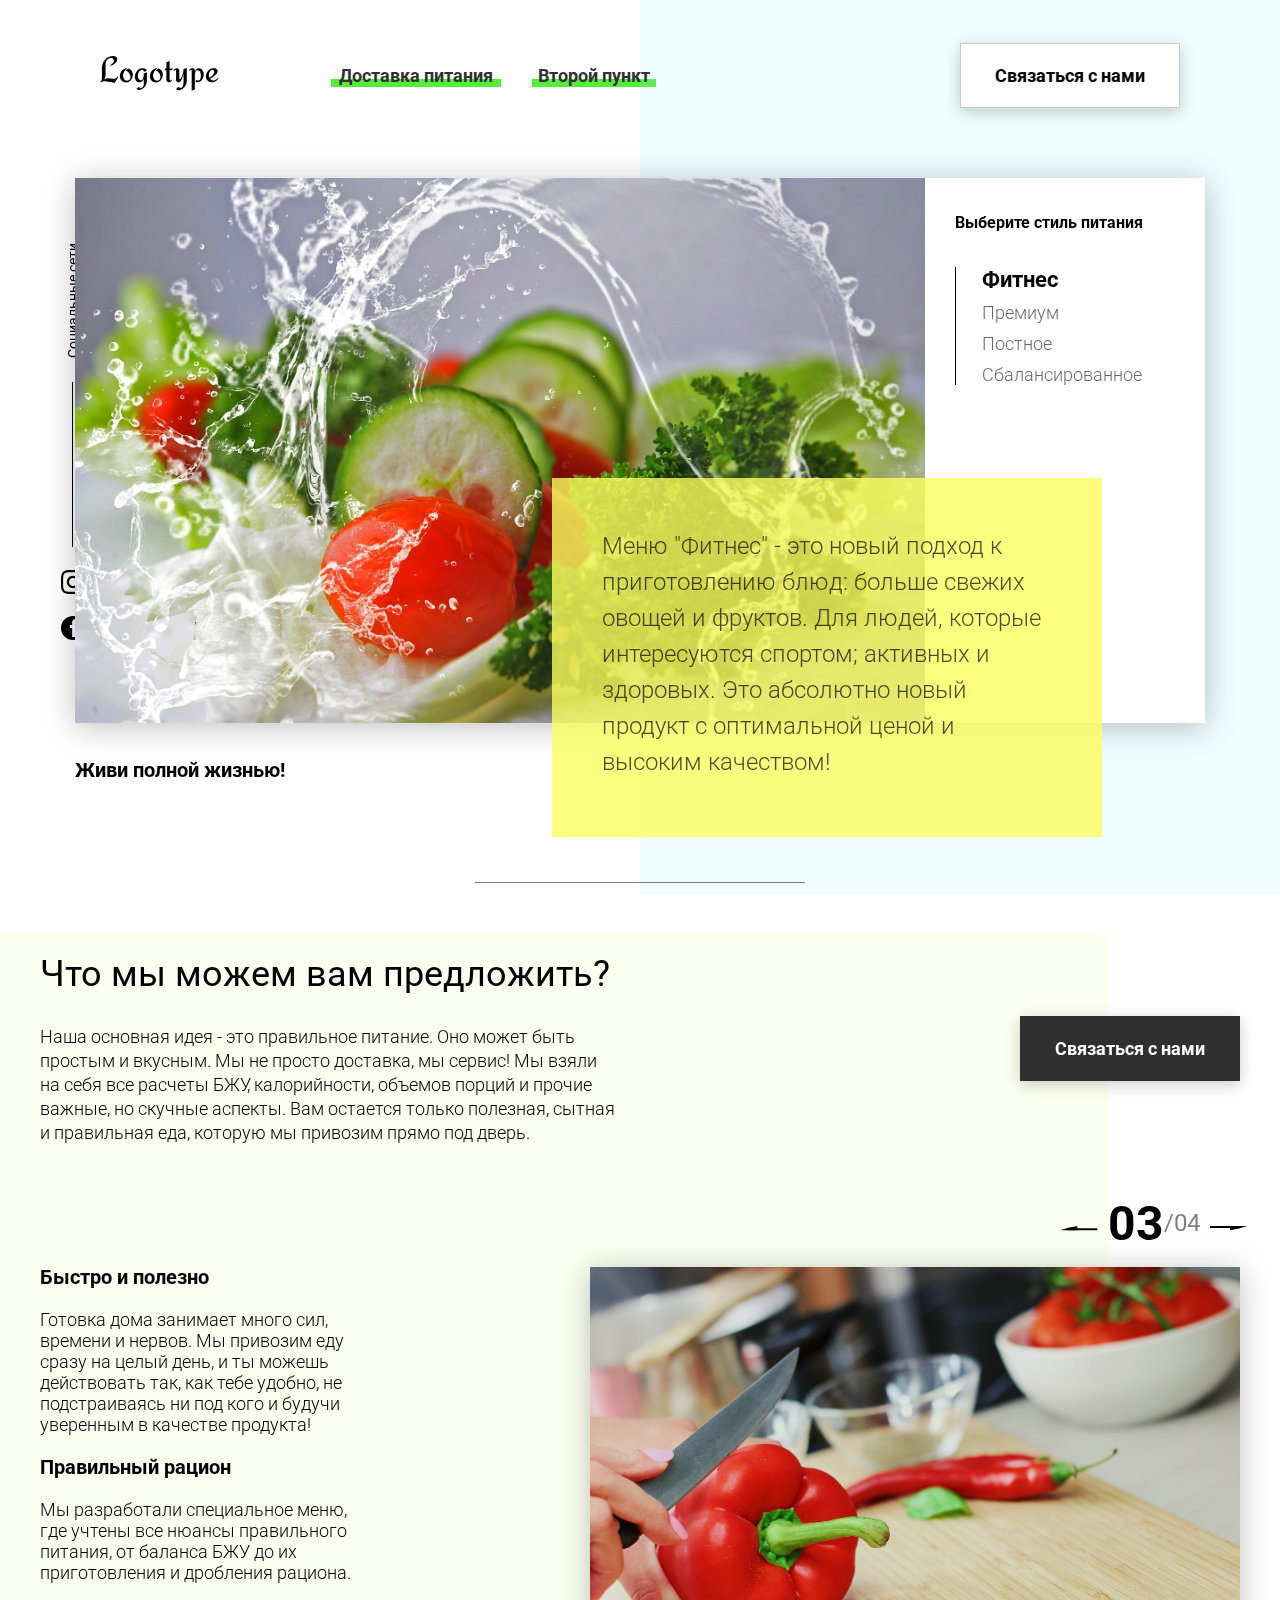
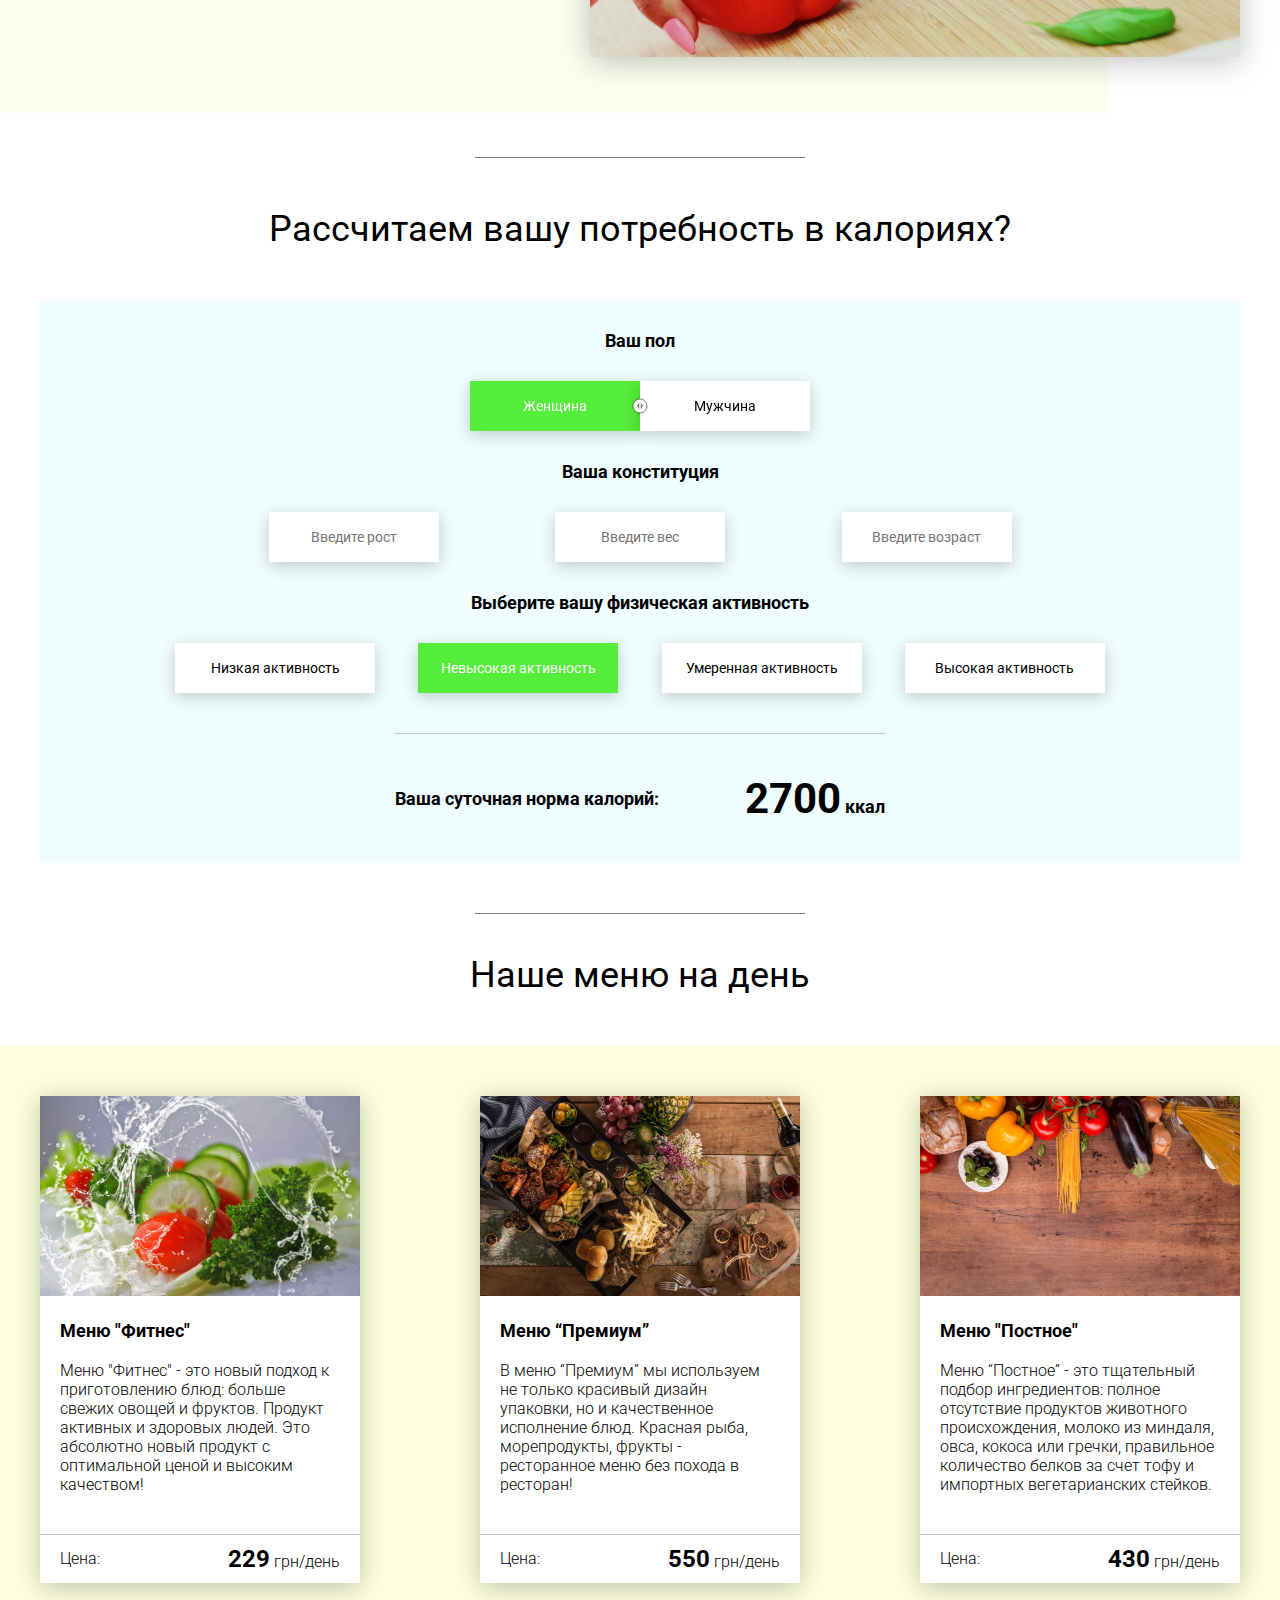
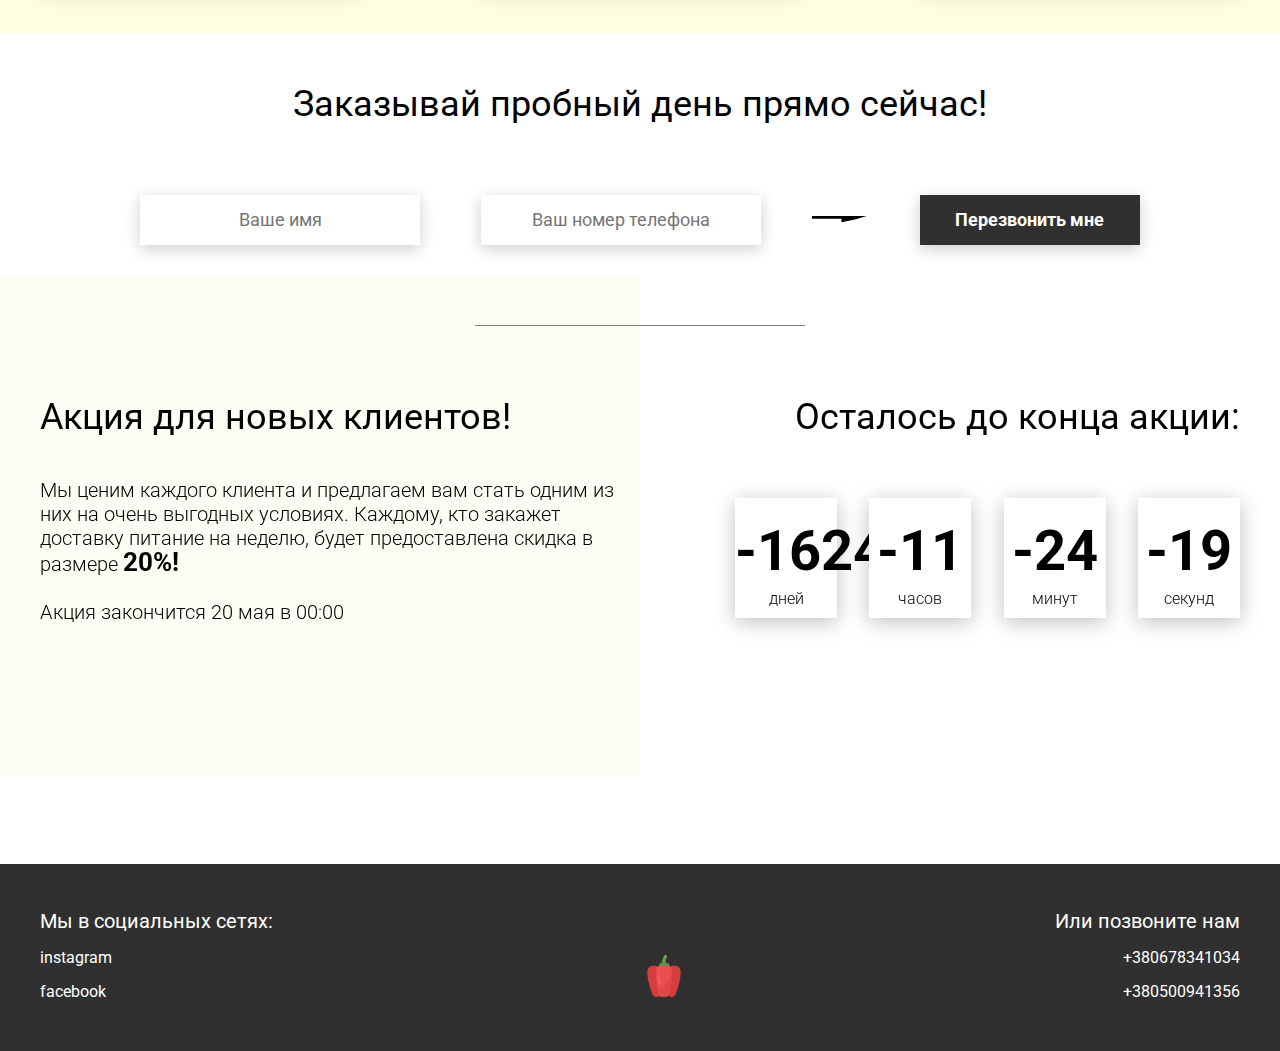
==== project38-41/index.html @ bb3c93c4 "41" ====
<!DOCTYPE html>
<html lang="en">
<head>
    <meta charset="UTF-8">
    <meta name="viewport" content="width=device-width, initial-scale=1.0">
    <title>Food</title>
    <link rel="stylesheet" href="css/style.css">
</head>
<body>
    <header class="header">
        <div class="header__left-block">
            <div class="header__logo">
                <img src="icons/logo.svg" alt="Логотип">
            </div>
            <nav class="header__links">
                <a href="#" class="header__link">Доставка питания</a>
                <a href="#" class="header__link">Второй пункт</a>
            </nav>
        </div>
        <div class="header__right-block">
            <button class="btn btn_white">Связаться с нами</button>
        </div>
    </header>
    <div class="sidepanel">
        <div class="sidepanel__text"><span>Социальные сети</span></div>
        <div class="sidepanel__divider"></div>
        <a href="#" class="sidepanel__icon">
            <img src="icons/instagram.svg" alt="instagram">
        </a>
        <a href="#" class="sidepanel__icon">
            <img src="icons/facebook.svg" alt="facebook">
        </a>
    </div>

    <div class="preview">
        <div class="bgc_blue"></div>
        <div class="container">
            <div class="tabcontainer">
                <div class="tabcontent">
                    <img src="img/tabs/vegy.jpg" alt="vegy">
                    <div class="tabcontent__descr">
                        Меню "Фитнес" - это новый подход к приготовлению блюд: больше свежих овощей и фруктов. Для людей, которые интересуются спортом; активных и здоровых. Это абсолютно новый продукт с оптимальной ценой и высоким качеством!
                    </div>
                </div>
                <div class="tabcontent">
                    <img src="img/tabs/elite.jpg" alt="elite">
                    <div class="tabcontent__descr">
                        Меню “Премиум” - мы используем не только красивый дизайн упаковки, но и качественное исполнение блюд. Красная рыба, морепродукты, фрукты - ресторанное меню без похода в ресторан!                                     
                    </div>
                </div>
                <div class="tabcontent">
                    <img src="img/tabs/post.jpg" alt="post">
                    <div class="tabcontent__descr">
                        Наше специальное “Постное меню” - это тщательный подбор ингредиентов: полное отсутствие продуктов животного происхождения. Полная гармония с собой и природой в каждом элементе! Все будет Ом!                                     
                    </div>
                </div>
                <div class="tabcontent">
                    <img src="img/tabs/vegy.jpg" alt="vegy">
                    <div class="tabcontent__descr">
                        Меню "Сбалансированное" - это соответствие вашего рациона всем научным рекомендациям. Мы тщательно просчитываем вашу потребность в к/б/ж/у и создаем лучшие блюда для вас.
                    </div>
                </div>
                <div class="tabheader">
                    <h3>Выберите стиль питания</h3>
                    <div class="tabheader__items">
                        <div class="tabheader__item tabheader__item_active">Фитнес</div>
                        <div class="tabheader__item">Премиум</div>
                        <div class="tabheader__item">Постное</div>
                        <div class="tabheader__item">Сбалансированное</div>
                    </div>
                </div>
            </div>
            <div class="preview__life">Живи полной жизнью!</div>
        </div>
    </div>

    <div class="divider"></div>

    <div class="offer">
        <div class="bgc_y"></div>
        <div class="container">
            <div class="offer__text">
                <h2 class="title">Что мы можем вам предложить?</h2>
                <div class="offer__descr">
                    Наша основная идея - это правильное питание. Оно может быть простым и вкусным. Мы не просто доставка, мы сервис! Мы взяли на себя все расчеты БЖУ, калорийности, объемов порций и прочие важные, но скучные аспекты. Вам остается только полезная, сытная и правильная еда, которую мы привозим прямо под дверь.
                </div>
            </div>
            <div class="offer__action">
                <button class="btn btn_dark">Связаться с нами</button>
            </div>
        </div>
        <div class="container">
            <div class="offer__advantages">
                <h2>Быстро и полезно</h2>
                <div class="offer__advantages-text">
                    Готовка дома занимает много сил, времени и нервов. Мы привозим еду сразу на целый день, и ты можешь действовать так, как тебе удобно, не подстраиваясь ни под кого и будучи уверенным в качестве продукта!
                </div>
                <h2>Правильный рацион</h2>
                <div class="offer__advantages-text">
                    Мы разработали специальное меню, где учтены все нюансы правильного питания, от баланса БЖУ до их приготовления и дробления рациона.
                </div>
            </div>
            <div class="offer__slider">
                <div class="offer__slider-counter">
                    <div class="offer__slider-prev">
                        <img src="icons/left.svg" alt="prev">
                    </div>
                    <span id="current">03</span>
                    /
                    <span id="total">04</span>
                    <div class="offer__slider-next">
                        <img src="icons/right.svg" alt="next">
                    </div>
                </div>
                <div class="offer__slider-wrapper">
                    <div class="offer__slide">
                        <img src="img/slider/pepper.jpg" alt="pepper">
                    </div>
                    <!-- <div class="offer__slide">
                        <img src="img/slider/food-12.jpg" alt="food">
                    </div>
                    <div class="offer__slide">
                        <img src="img/slider/olive-oil.jpg" alt="oil">
                    </div>
                    <div class="offer__slide">
                        <img src="img/slider/paprika.jpg" alt="paprika">
                    </div> -->
                </div>
            </div>
        </div>
    </div>

    <div class="divider"></div>

    <div class="calculating">
        <div class="container">
            <h2 class="title">Рассчитаем вашу потребность в калориях?
            </h2>
            <div class="calculating__field">
                <div class="calculating__subtitle">
                    Ваш пол
                </div>
                <div class="calculating__choose" id="gender">
                    <div class="calculating__choose-item calculating__choose-item_active">Женщина</div>
                    <div class="calculating__choose-item">Мужчина</div>
                </div>

                <div class="calculating__subtitle">
                    Ваша конституция
                </div>
                <div class="calculating__choose calculating__choose_medium">
                    <input type="text" id="height" placeholder="Введите рост" class="calculating__choose-item">
                    <input type="text" id="weight" placeholder="Введите вес"  class="calculating__choose-item">
                    <input type="text" id="age" placeholder="Введите возраст" class="calculating__choose-item">
                </div>

                <div class="calculating__subtitle">
                    Выберите вашу физическая активность
                </div>
                <div class="calculating__choose calculating__choose_big">
                    <div id="low" class="calculating__choose-item">Низкая активность </div>
                    <div id="small"  class="calculating__choose-item calculating__choose-item_active">Невысокая активность</div>
                    <div id="medium" class="calculating__choose-item">Умеренная активность</div>
                    <div id="high" class="calculating__choose-item">Высокая активность</div>
                </div>

                <div class="calculating__divider"></div>

                <div class="calculating__total">
                    <div class="calculating__subtitle">
                        Ваша суточная норма калорий:
                    </div>
                    <div class="calculating__result">
                        <span>2700</span> ккал
                    </div>
                </div>
            </div>
        </div>
    </div>

    <div class="divider"></div>

    <div class="menu">
        <h2 class="title">Наше меню на день</h2>

        <div class="menu__field">
            <div class="container">
                <div class="menu__item">
                    <img src="img/tabs/vegy.jpg" alt="vegy">
                    <h3 class="menu__item-subtitle">Меню "Фитнес"</h3>
                    <div class="menu__item-descr">Меню "Фитнес" - это новый подход к приготовлению блюд: больше свежих овощей и фруктов. Продукт активных и здоровых людей. Это абсолютно новый продукт с оптимальной ценой и высоким качеством!</div>
                    <div class="menu__item-divider"></div>
                    <div class="menu__item-price">
                        <div class="menu__item-cost">Цена:</div>
                        <div class="menu__item-total"><span>229</span> грн/день</div>
                    </div>
                </div>
                <div class="menu__item">
                    <img src="img/tabs/elite.jpg" alt="elite">
                    <h3 class="menu__item-subtitle">Меню “Премиум”</h3>
                    <div class="menu__item-descr">В меню “Премиум” мы используем не только красивый дизайн упаковки, но и качественное исполнение блюд. Красная рыба, морепродукты, фрукты - ресторанное меню без похода в ресторан!</div>
                    <div class="menu__item-divider"></div>
                    <div class="menu__item-price">
                        <div class="menu__item-cost">Цена:</div>
                        <div class="menu__item-total"><span>550</span> грн/день</div>
                    </div>
                </div>
                <div class="menu__item">
                    <img src="img/tabs/post.jpg" alt="post">
                    <h3 class="menu__item-subtitle">Меню "Постное"</h3>
                    <div class="menu__item-descr">Меню “Постное” - это тщательный подбор ингредиентов: полное отсутствие продуктов животного происхождения, молоко из миндаля, овса, кокоса или гречки, правильное количество белков за счет тофу и импортных вегетарианских стейков. </div>
                    <div class="menu__item-divider"></div>
                    <div class="menu__item-price">
                        <div class="menu__item-cost">Цена:</div>
                        <div class="menu__item-total"><span>430</span> грн/день</div>
                    </div>
                </div>
            </div>
        </div>
    </div>

    <div class="order">
        <div class="container">
            <div class="title">Заказывай пробный день прямо сейчас!</div>
            <form action="#" class="order__form">
                <input required placeholder="Ваше имя" name="name" type="text" class="order__input">
                <input required placeholder="Ваш номер телефона" name="phone" type="phone" class="order__input">
                <img src="icons/right.svg" alt="right">
                <button class="btn btn_dark btn_min">Перезвонить мне</button>
            </form>
        </div>
    </div>

    <div class="divider"></div>

    <div class="promotion">
        <div class="bgc_y"></div>
        <div class="container">
            <div class="promotion__text">
                <div class="title">Акция для новых клиентов!</div>
                <div class="promotion__descr">
                    Мы ценим каждого клиента и предлагаем вам стать одним из них на очень выгодных условиях. 
                    Каждому, кто закажет доставку питание на неделю, будет предоставлена скидка в размере <span>20%!</span>
                    <br><br>
                    Акция закончится 20 мая в 00:00
                </div>
            </div>
            <div class="promotion__timer">
                <div class="title">Осталось до конца акции:</div>
                <div class="timer">
                    <div class="timer__block">
                        <span id="days">12</span>
                        дней
                    </div>
                    <div class="timer__block">
                        <span id="hours">20</span>
                        часов
                    </div>
                    <div class="timer__block">
                        <span id="minutes">56</span>
                        минут
                    </div>
                    <div class="timer__block">
                        <span id="seconds">20</span>
                        секунд
                    </div>
                </div>
            </div>
        </div>
    </div>

    <footer class="footer">
        <div class="container">
            <div class="social">
                <div class="subtitle">Мы в социальных сетях:</div>
                <a href="#" class="link">instagram</a>
                <a href="#" class="link">facebook</a>
            </div>
            <div class="pepper">
                <img src="icons/veg.svg" alt="pepper">
            </div>
            <div class="call">
                <div class="subtitle">Или позвоните нам</div>
                <a href="#" class="link">+380678341034</a>
                <a href="#" class="link">+380500941356</a>
            </div>
        </div>
    </footer>

    <div class="modal">
        <div class="modal__dialog">
            <div class="modal__content">
                <form action="#">
                    <div class="modal__close">&times;</div>
                    <div class="modal__title">Мы свяжемся с вами как можно быстрее!</div>
                    <input required placeholder="Ваше имя" name="name" type="text" class="modal__input">
                    <input required placeholder="Ваш номер телефона" name="phone" type="phone" class="modal__input">
                    <button class="btn btn_dark btn_min">Перезвонить мне</button>
                </form>
            </div>
        </div>
    </div>

    <script src="js/script.js"></script>
</body>
</html>
---- project38-41/css/style.css ----
@import url(https://fonts.googleapis.com/css?family=Roboto:300,400,700&display=swap&subset=cyrillic-ext);*{box-sizing:border-box;margin:0;padding:0;font-family:Roboto,sans-serif}a{text-decoration:none}.btn{width:220px;height:65px;display:flex;justify-content:center;align-items:center;background-color:#fff;font-size:18px;font-weight:700;border:1px solid rgba(0,0,0,.2);box-shadow:0 4px 15px rgba(0,0,0,.2);cursor:pointer;transition:.3s all;outline:0}.btn_white{background-color:#fff}.btn_dark{background-color:#303030;color:#fff;border:none}.btn_min{height:50px}.btn:hover{box-shadow:0 4px 30px rgba(0,0,0,.3)}.container{max-width:1200px;margin:0 auto}.divider{width:330px;height:1px;margin:0 auto;background-color:rgba(0,0,0,.5)}.title{font-size:36px;font-weight:400}.header{display:flex;justify-content:space-between;align-items:center;height:150px;padding:0 100px}.header__left-block{display:flex;justify-content:space-between;min-width:550px}.header__logo{max-width:170px}.header__logo img{width:100%}.header__links{display:flex;align-items:center}.header__link{position:relative;margin-right:45px;font-weight:700;font-size:18px;color:#303030}.header__link:after{content:'';position:absolute;display:block;width:110%;left:-5%;bottom:-1px;z-index:-1;height:8px;background:#54ed39}.header__link:last-child{margin-right:0}.sidepanel{position:fixed;left:60px;top:240px;height:400px;width:25px;display:flex;flex-direction:column;justify-content:space-between;align-items:center}.sidepanel__text{width:120px;height:120px;font-size:14px}.sidepanel__text span{display:flex;transform:rotate(-90deg) translateX(-50px)}.sidepanel__divider{width:1px;height:165px;background-color:#000}.sidepanel__icon{width:24px;height:24px}.sidepanel__icon img{width:100%}.preview{padding:28px 0 100px 0;position:relative}.preview__life{font-weight:700;font-size:20px;margin-left:35px;margin-top:35px}.bgc_blue{position:absolute;right:0;top:-155px;width:50vw;height:900px;background:rgba(146,242,255,.15);z-index:-1}.tabcontainer{display:flex;width:1130px;margin:0 auto;box-shadow:0 4px 30px rgba(0,0,0,.25)}.tabcontent{width:850px;position:relative}.tabcontent img{width:100%;height:100%;object-fit:cover}.tabcontent__descr{position:absolute;top:300px;right:-177px;width:550px;height:359px;background:rgba(251,254,93,.8);padding:50px;font-size:24px;font-weight:300;line-height:36px;color:rgba(0,0,0,.7)}.tabheader{width:280px;padding:35px 30px;background-color:#fff}.tabheader h3{font-weight:700;font-size:16px}.tabheader__items{margin-top:35px;padding-left:26px;border-left:1px solid #000}.tabheader__item{font-weight:700;font-size:18px;font-weight:300;margin-top:10px;color:rgba(0,0,0,.6);cursor:pointer;transition:.3s all}.tabheader__item_active{color:#000;font-size:22px;font-weight:700}.offer{padding:70px 0 100px 0;position:relative}.offer .container{display:flex;justify-content:space-between}.offer .bgc_y{position:absolute;width:1109px;height:780px;background:rgba(243,255,222,.45);z-index:-1;top:50px}.offer__text{width:580px}.offer__descr{font-size:18px;margin-top:30px;font-weight:300;line-height:24px}.offer__action{display:flex;align-items:center;justify-content:flex-end}.offer__advantages{width:330px;margin-top:50px}.offer__advantages h2{font-weight:700;font-size:20px;margin-top:20px}.offer__advantages h2:first-child{margin-top:70px}.offer__advantages-text{margin-top:20px;font-size:18px;font-weight:300;line-height:21px}.offer__slider{width:650px;margin-top:50px;display:flex;flex-direction:column;align-items:flex-end}.offer__slider-counter{display:flex;width:180px;align-items:center;font-size:24px;color:rgba(0,0,0,.5)}.offer__slider-wrapper{width:100%;margin-top:15px;box-shadow:0 4px 30px rgba(0,0,0,.25)}.offer__slider-prev{margin-right:10px;cursor:pointer}.offer__slider-next{margin-left:10px;cursor:pointer}.offer__slider #current{font-size:48px;font-weight:700;color:#000}.offer__slide{width:100%;height:390px}.offer__slide img{width:100%;height:100%;object-fit:cover}.calculating{padding:50px 0}.calculating .title{text-align:center}.calculating__field{width:100%;margin-top:50px;background:rgba(146,242,255,.15);padding:30px 0 40px 0}.calculating__subtitle{text-align:center;font-size:18px;font-weight:700;margin-top:30px}.calculating__subtitle:first-child{margin-top:0}.calculating #gender:after{content:'';position:absolute;top:50%;transform:translateY(-50%);display:block;width:16px;height:16px;background:url(../icons/switch.svg) center center/cover no-repeat}.calculating__choose{position:relative;display:flex;margin-top:30px;justify-content:center}.calculating__choose-item{display:flex;align-items:center;justify-content:center;width:170px;height:50px;padding:0 10px;background:#fff;box-shadow:0 4px 15px rgba(0,0,0,.2);border:none;text-align:center;font-size:14px;cursor:pointer;outline:0;transition:.3s all}.calculating__choose-item_active{color:#fff;background-color:#54ed39}.calculating__choose_medium{width:743px;justify-content:space-between;margin:30px auto 0 auto}.calculating__choose_big{width:930px;justify-content:space-between;margin:30px auto 0 auto}.calculating__choose_big .calculating__choose-item{width:200px}.calculating__divider{width:490px;height:1px;margin:40px auto;background-color:rgba(0,0,0,.2)}.calculating__total{width:490px;margin:0 auto;display:flex;justify-content:space-between;align-items:center}.calculating__result{font-size:18px;font-weight:700}.calculating__result span{font-size:42px}.menu{padding:40px 0 50px 0}.menu .container{display:flex;justify-content:space-between;align-items:flex-start}.menu .title{text-align:center}.menu__field{margin-top:50px;padding:50px 0;width:100%;background:rgba(249,254,126,.25)}.menu__item{width:320px;min-height:450px;background:#fff;box-shadow:0 4px 25px rgba(0,0,0,.25);font-size:16px;font-weight:300}.menu__item img{width:100%;height:200px;object-fit:cover}.menu__item-subtitle{font-weight:700;font-size:18px;padding:0 20px;margin-top:20px}.menu__item-descr{margin-top:20px;padding:0 20px}.menu__item-divider{width:100%;height:1px;background-color:rgba(0,0,0,.25);margin-top:40px}.menu__item-price{display:flex;justify-content:space-between;align-items:center;padding:10px 20px}.menu__item-price span{font-size:24px;font-weight:700}.order{padding-bottom:80px}.order .title{text-align:center}.order__form{margin-top:70px;padding:0 100px;display:flex;justify-content:space-between;align-items:center}.order__form img{transform:scale(1.5)}.order__input{width:280px;height:50px;background:#fff;box-shadow:0 4px 15px rgba(0,0,0,.2);border:none;font-size:18px;text-align:center;padding:0 20px;outline:0}.promotion{padding:70px 0 240px 0;position:relative}.promotion .container{display:flex}.promotion .bgc_y{position:absolute;width:50%;height:499px;background:rgba(243,255,222,.35);z-index:-1;top:-50px;left:0}.promotion__text{width:50%}.promotion__descr{margin-top:40px;font-size:20px;line-height:24px;font-weight:300}.promotion__descr span{font-weight:700;font-size:26px}.promotion__timer{width:50%}.promotion__timer .title{text-align:right}.promotion__timer .timer{margin-top:60px;padding-left:95px;display:flex;justify-content:space-between;align-items:center}.promotion__timer .timer__block{width:102px;height:120px;background:#fff;box-shadow:0 4px 20px rgba(0,0,0,.25);font-size:16px;font-weight:300;text-align:center}.promotion__timer .timer__block span{display:block;margin-top:20px;margin-bottom:5px;font-size:56px;font-weight:700}.footer{min-height:180px;background-color:#303030;padding:45px 0 50px 0;color:#fff}.footer .container{height:100%;display:flex;justify-content:space-between;align-items:flex-end}.footer .subtitle{font-size:20px}.footer .link{display:block;margin-top:15px;font-size:16px;color:#fff}.footer .call{text-align:right}.modal{position:fixed;top:0;left:0;z-index:1050;display:none;width:100%;height:100%;overflow:hidden;background-color:rgba(0,0,0,.5)}.modal__dialog{max-width:500px;margin:40px auto}.modal__content{position:relative;width:100%;padding:40px;background-color:#fff;border:1px solid rgba(0,0,0,.2);border-radius:4px;max-height:80vh;overflow-y:auto}.modal__close{position:absolute;top:8px;right:14px;font-size:30px;color:#000;opacity:.5;font-weight:700;border:none;background-color:transparent;cursor:pointer}.modal__title{text-align:center;font-size:22px;text-transform:uppercase}.modal__input{display:block;margin:20px auto 20px auto;width:280px;height:50px;background:#fff;box-shadow:0 4px 15px rgba(0,0,0,.2);border:none;font-size:18px;text-align:center;padding:0 20px;outline:0}.modal .btn{display:block;width:280px;margin:0 auto}
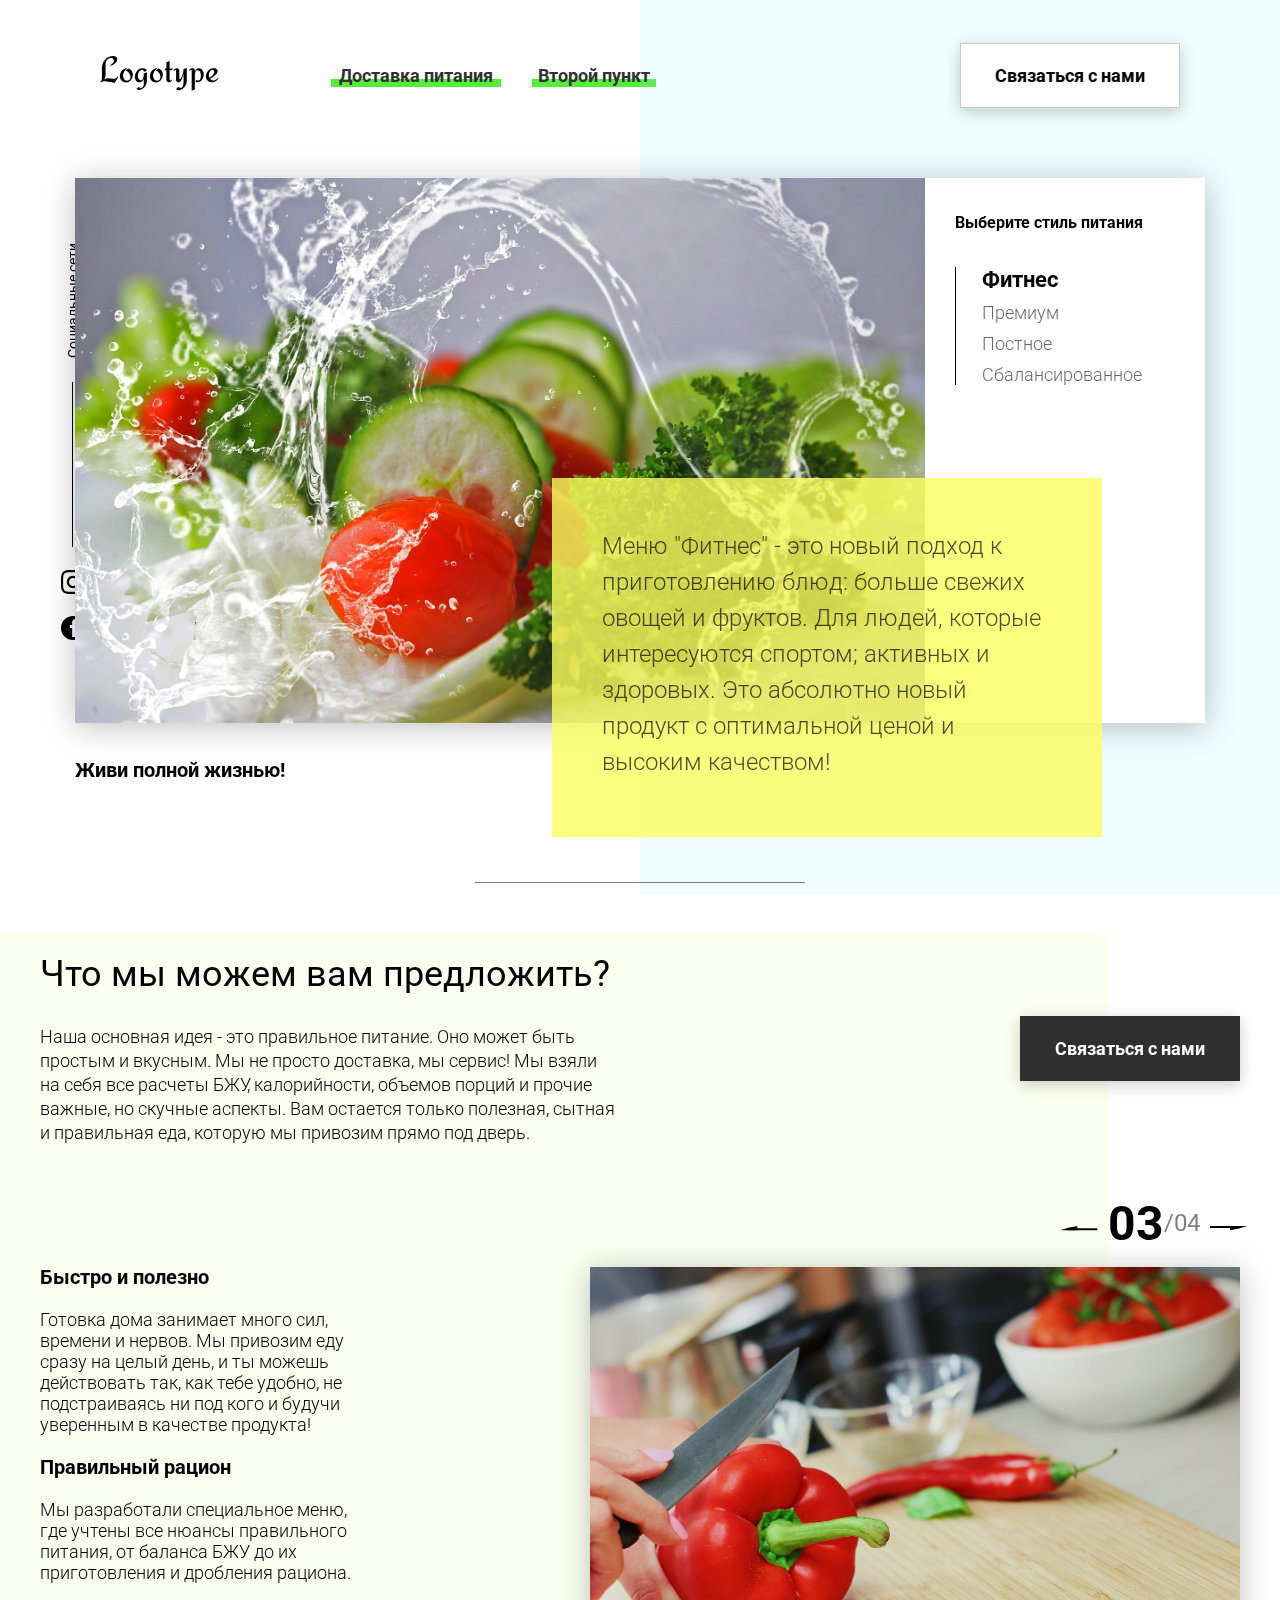
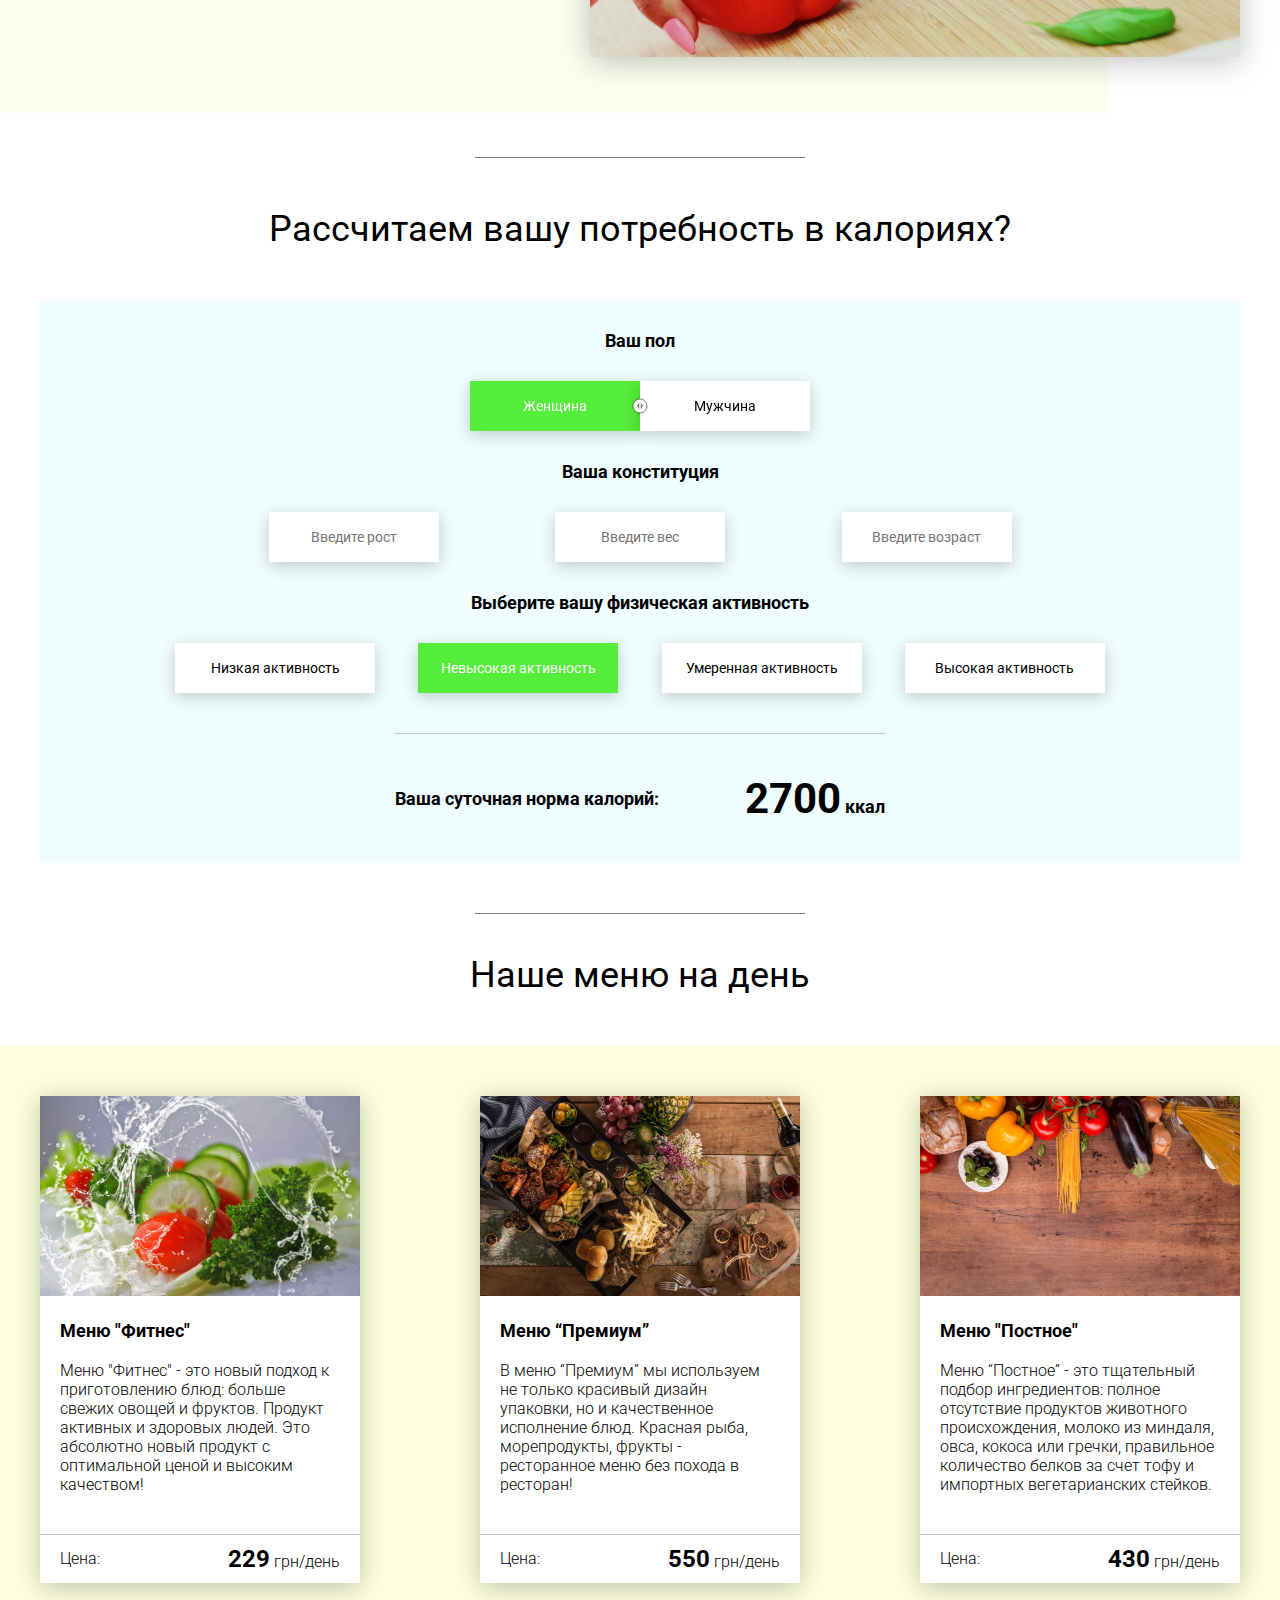
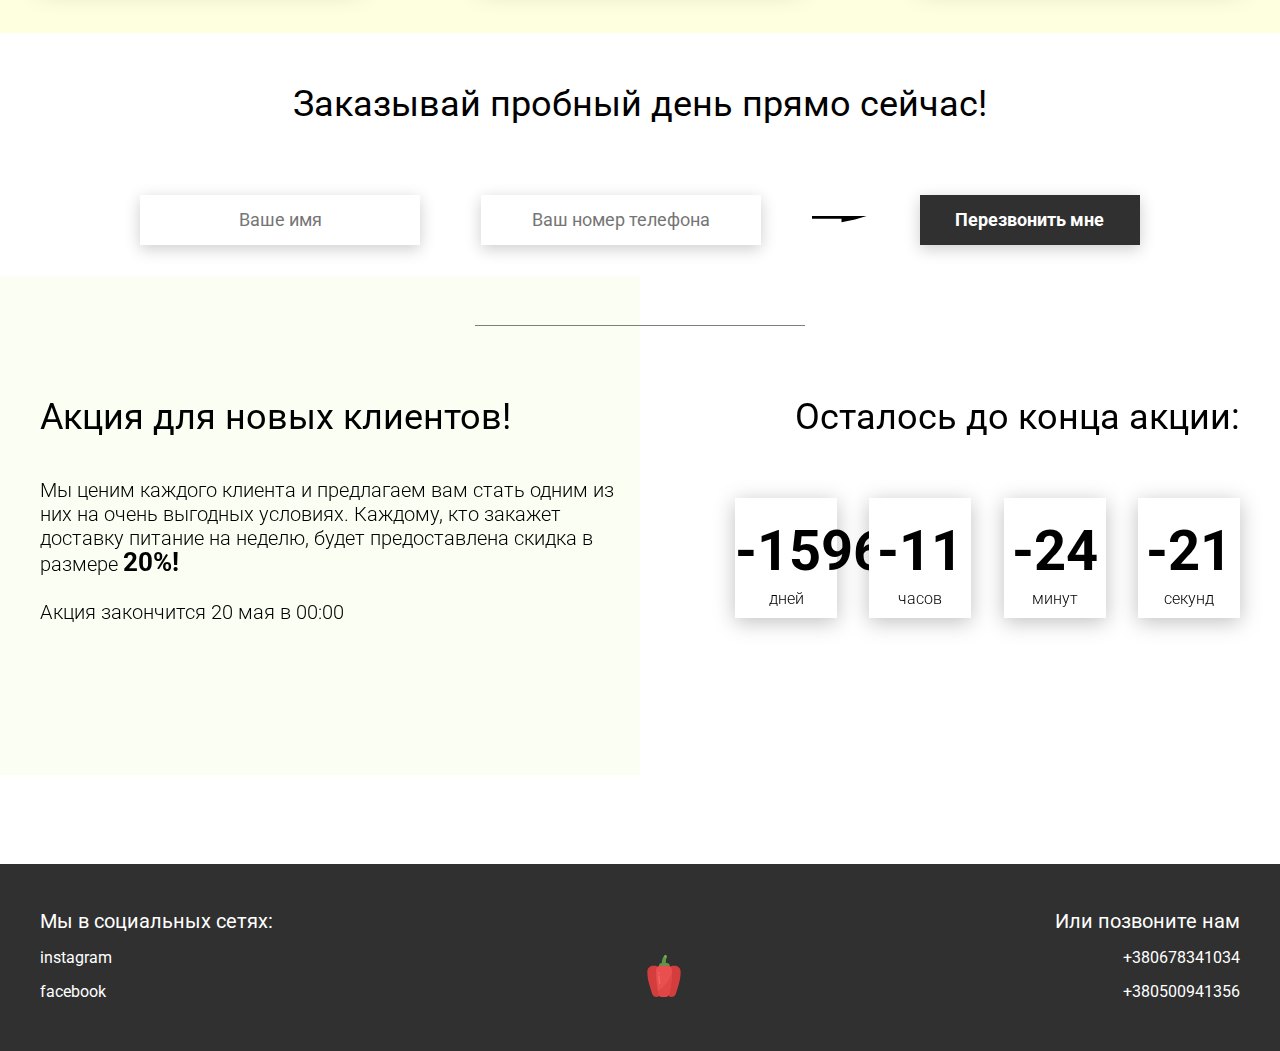
==== commit 0b92a293: "43" ====
--- a/project38-41/index.html
+++ b/project38-41/index.html
@@ -18,7 +18,7 @@
             </nav>
         </div>
         <div class="header__right-block">
-            <button class="btn btn_white">Связаться с нами</button>
+            <button data-modal class="btn btn_white">Связаться с нами</button>
         </div>
     </header>
     <div class="sidepanel">
@@ -86,7 +86,7 @@
                 </div>
             </div>
             <div class="offer__action">
-                <button class="btn btn_dark">Связаться с нами</button>
+                <button data-modal class="btn btn_dark">Связаться с нами</button>
             </div>
         </div>
         <div class="container">
@@ -291,7 +291,7 @@
         <div class="modal__dialog">
             <div class="modal__content">
                 <form action="#">
-                    <div class="modal__close">&times;</div>
+                    <div data-close class="modal__close">&times;</div>
                     <div class="modal__title">Мы свяжемся с вами как можно быстрее!</div>
                     <input required placeholder="Ваше имя" name="name" type="text" class="modal__input">
                     <input required placeholder="Ваш номер телефона" name="phone" type="phone" class="modal__input">
--- a/project38-41/css/style.css
+++ b/project38-41/css/style.css
@@ -1 +1,718 @@
-@import url(https://fonts.googleapis.com/css?family=Roboto:300,400,700&display=swap&subset=cyrillic-ext);*{box-sizing:border-box;margin:0;padding:0;font-family:Roboto,sans-serif}a{text-decoration:none}.btn{width:220px;height:65px;display:flex;justify-content:center;align-items:center;background-color:#fff;font-size:18px;font-weight:700;border:1px solid rgba(0,0,0,.2);box-shadow:0 4px 15px rgba(0,0,0,.2);cursor:pointer;transition:.3s all;outline:0}.btn_white{background-color:#fff}.btn_dark{background-color:#303030;color:#fff;border:none}.btn_min{height:50px}.btn:hover{box-shadow:0 4px 30px rgba(0,0,0,.3)}.container{max-width:1200px;margin:0 auto}.divider{width:330px;height:1px;margin:0 auto;background-color:rgba(0,0,0,.5)}.title{font-size:36px;font-weight:400}.header{display:flex;justify-content:space-between;align-items:center;height:150px;padding:0 100px}.header__left-block{display:flex;justify-content:space-between;min-width:550px}.header__logo{max-width:170px}.header__logo img{width:100%}.header__links{display:flex;align-items:center}.header__link{position:relative;margin-right:45px;font-weight:700;font-size:18px;color:#303030}.header__link:after{content:'';position:absolute;display:block;width:110%;left:-5%;bottom:-1px;z-index:-1;height:8px;background:#54ed39}.header__link:last-child{margin-right:0}.sidepanel{position:fixed;left:60px;top:240px;height:400px;width:25px;display:flex;flex-direction:column;justify-content:space-between;align-items:center}.sidepanel__text{width:120px;height:120px;font-size:14px}.sidepanel__text span{display:flex;transform:rotate(-90deg) translateX(-50px)}.sidepanel__divider{width:1px;height:165px;background-color:#000}.sidepanel__icon{width:24px;height:24px}.sidepanel__icon img{width:100%}.preview{padding:28px 0 100px 0;position:relative}.preview__life{font-weight:700;font-size:20px;margin-left:35px;margin-top:35px}.bgc_blue{position:absolute;right:0;top:-155px;width:50vw;height:900px;background:rgba(146,242,255,.15);z-index:-1}.tabcontainer{display:flex;width:1130px;margin:0 auto;box-shadow:0 4px 30px rgba(0,0,0,.25)}.tabcontent{width:850px;position:relative}.tabcontent img{width:100%;height:100%;object-fit:cover}.tabcontent__descr{position:absolute;top:300px;right:-177px;width:550px;height:359px;background:rgba(251,254,93,.8);padding:50px;font-size:24px;font-weight:300;line-height:36px;color:rgba(0,0,0,.7)}.tabheader{width:280px;padding:35px 30px;background-color:#fff}.tabheader h3{font-weight:700;font-size:16px}.tabheader__items{margin-top:35px;padding-left:26px;border-left:1px solid #000}.tabheader__item{font-weight:700;font-size:18px;font-weight:300;margin-top:10px;color:rgba(0,0,0,.6);cursor:pointer;transition:.3s all}.tabheader__item_active{color:#000;font-size:22px;font-weight:700}.offer{padding:70px 0 100px 0;position:relative}.offer .container{display:flex;justify-content:space-between}.offer .bgc_y{position:absolute;width:1109px;height:780px;background:rgba(243,255,222,.45);z-index:-1;top:50px}.offer__text{width:580px}.offer__descr{font-size:18px;margin-top:30px;font-weight:300;line-height:24px}.offer__action{display:flex;align-items:center;justify-content:flex-end}.offer__advantages{width:330px;margin-top:50px}.offer__advantages h2{font-weight:700;font-size:20px;margin-top:20px}.offer__advantages h2:first-child{margin-top:70px}.offer__advantages-text{margin-top:20px;font-size:18px;font-weight:300;line-height:21px}.offer__slider{width:650px;margin-top:50px;display:flex;flex-direction:column;align-items:flex-end}.offer__slider-counter{display:flex;width:180px;align-items:center;font-size:24px;color:rgba(0,0,0,.5)}.offer__slider-wrapper{width:100%;margin-top:15px;box-shadow:0 4px 30px rgba(0,0,0,.25)}.offer__slider-prev{margin-right:10px;cursor:pointer}.offer__slider-next{margin-left:10px;cursor:pointer}.offer__slider #current{font-size:48px;font-weight:700;color:#000}.offer__slide{width:100%;height:390px}.offer__slide img{width:100%;height:100%;object-fit:cover}.calculating{padding:50px 0}.calculating .title{text-align:center}.calculating__field{width:100%;margin-top:50px;background:rgba(146,242,255,.15);padding:30px 0 40px 0}.calculating__subtitle{text-align:center;font-size:18px;font-weight:700;margin-top:30px}.calculating__subtitle:first-child{margin-top:0}.calculating #gender:after{content:'';position:absolute;top:50%;transform:translateY(-50%);display:block;width:16px;height:16px;background:url(../icons/switch.svg) center center/cover no-repeat}.calculating__choose{position:relative;display:flex;margin-top:30px;justify-content:center}.calculating__choose-item{display:flex;align-items:center;justify-content:center;width:170px;height:50px;padding:0 10px;background:#fff;box-shadow:0 4px 15px rgba(0,0,0,.2);border:none;text-align:center;font-size:14px;cursor:pointer;outline:0;transition:.3s all}.calculating__choose-item_active{color:#fff;background-color:#54ed39}.calculating__choose_medium{width:743px;justify-content:space-between;margin:30px auto 0 auto}.calculating__choose_big{width:930px;justify-content:space-between;margin:30px auto 0 auto}.calculating__choose_big .calculating__choose-item{width:200px}.calculating__divider{width:490px;height:1px;margin:40px auto;background-color:rgba(0,0,0,.2)}.calculating__total{width:490px;margin:0 auto;display:flex;justify-content:space-between;align-items:center}.calculating__result{font-size:18px;font-weight:700}.calculating__result span{font-size:42px}.menu{padding:40px 0 50px 0}.menu .container{display:flex;justify-content:space-between;align-items:flex-start}.menu .title{text-align:center}.menu__field{margin-top:50px;padding:50px 0;width:100%;background:rgba(249,254,126,.25)}.menu__item{width:320px;min-height:450px;background:#fff;box-shadow:0 4px 25px rgba(0,0,0,.25);font-size:16px;font-weight:300}.menu__item img{width:100%;height:200px;object-fit:cover}.menu__item-subtitle{font-weight:700;font-size:18px;padding:0 20px;margin-top:20px}.menu__item-descr{margin-top:20px;padding:0 20px}.menu__item-divider{width:100%;height:1px;background-color:rgba(0,0,0,.25);margin-top:40px}.menu__item-price{display:flex;justify-content:space-between;align-items:center;padding:10px 20px}.menu__item-price span{font-size:24px;font-weight:700}.order{padding-bottom:80px}.order .title{text-align:center}.order__form{margin-top:70px;padding:0 100px;display:flex;justify-content:space-between;align-items:center}.order__form img{transform:scale(1.5)}.order__input{width:280px;height:50px;background:#fff;box-shadow:0 4px 15px rgba(0,0,0,.2);border:none;font-size:18px;text-align:center;padding:0 20px;outline:0}.promotion{padding:70px 0 240px 0;position:relative}.promotion .container{display:flex}.promotion .bgc_y{position:absolute;width:50%;height:499px;background:rgba(243,255,222,.35);z-index:-1;top:-50px;left:0}.promotion__text{width:50%}.promotion__descr{margin-top:40px;font-size:20px;line-height:24px;font-weight:300}.promotion__descr span{font-weight:700;font-size:26px}.promotion__timer{width:50%}.promotion__timer .title{text-align:right}.promotion__timer .timer{margin-top:60px;padding-left:95px;display:flex;justify-content:space-between;align-items:center}.promotion__timer .timer__block{width:102px;height:120px;background:#fff;box-shadow:0 4px 20px rgba(0,0,0,.25);font-size:16px;font-weight:300;text-align:center}.promotion__timer .timer__block span{display:block;margin-top:20px;margin-bottom:5px;font-size:56px;font-weight:700}.footer{min-height:180px;background-color:#303030;padding:45px 0 50px 0;color:#fff}.footer .container{height:100%;display:flex;justify-content:space-between;align-items:flex-end}.footer .subtitle{font-size:20px}.footer .link{display:block;margin-top:15px;font-size:16px;color:#fff}.footer .call{text-align:right}.modal{position:fixed;top:0;left:0;z-index:1050;display:none;width:100%;height:100%;overflow:hidden;background-color:rgba(0,0,0,.5)}.modal__dialog{max-width:500px;margin:40px auto}.modal__content{position:relative;width:100%;padding:40px;background-color:#fff;border:1px solid rgba(0,0,0,.2);border-radius:4px;max-height:80vh;overflow-y:auto}.modal__close{position:absolute;top:8px;right:14px;font-size:30px;color:#000;opacity:.5;font-weight:700;border:none;background-color:transparent;cursor:pointer}.modal__title{text-align:center;font-size:22px;text-transform:uppercase}.modal__input{display:block;margin:20px auto 20px auto;width:280px;height:50px;background:#fff;box-shadow:0 4px 15px rgba(0,0,0,.2);border:none;font-size:18px;text-align:center;padding:0 20px;outline:0}.modal .btn{display:block;width:280px;margin:0 auto}+@import url(https://fonts.googleapis.com/css?family=Roboto:300,400,700&display=swap&subset=cyrillic-ext);
+
+* {
+    box-sizing: border-box;
+    margin: 0;
+    padding: 0;
+    font-family: Roboto, sans-serif
+}
+
+a {
+    text-decoration: none
+}
+
+.btn {
+    width: 220px;
+    height: 65px;
+    display: flex;
+    justify-content: center;
+    align-items: center;
+    background-color: #fff;
+    font-size: 18px;
+    font-weight: 700;
+    border: 1px solid rgba(0, 0, 0, .2);
+    box-shadow: 0 4px 15px rgba(0, 0, 0, .2);
+    cursor: pointer;
+    transition: .3s all;
+    outline: 0
+}
+
+.btn_white {
+    background-color: #fff
+}
+
+.btn_dark {
+    background-color: #303030;
+    color: #fff;
+    border: none
+}
+
+.btn_min {
+    height: 50px
+}
+
+.btn:hover {
+    box-shadow: 0 4px 30px rgba(0, 0, 0, .3)
+}
+
+.container {
+    max-width: 1200px;
+    margin: 0 auto
+}
+
+.divider {
+    width: 330px;
+    height: 1px;
+    margin: 0 auto;
+    background-color: rgba(0, 0, 0, .5)
+}
+
+.title {
+    font-size: 36px;
+    font-weight: 400
+}
+
+.header {
+    display: flex;
+    justify-content: space-between;
+    align-items: center;
+    height: 150px;
+    padding: 0 100px
+}
+
+.header__left-block {
+    display: flex;
+    justify-content: space-between;
+    min-width: 550px
+}
+
+.header__logo {
+    max-width: 170px
+}
+
+.header__logo img {
+    width: 100%
+}
+
+.header__links {
+    display: flex;
+    align-items: center
+}
+
+.header__link {
+    position: relative;
+    margin-right: 45px;
+    font-weight: 700;
+    font-size: 18px;
+    color: #303030
+}
+
+.header__link:after {
+    content: '';
+    position: absolute;
+    display: block;
+    width: 110%;
+    left: -5%;
+    bottom: -1px;
+    z-index: -1;
+    height: 8px;
+    background: #54ed39
+}
+
+.header__link:last-child {
+    margin-right: 0
+}
+
+.sidepanel {
+    position: fixed;
+    left: 60px;
+    top: 240px;
+    height: 400px;
+    width: 25px;
+    display: flex;
+    flex-direction: column;
+    justify-content: space-between;
+    align-items: center
+}
+
+.sidepanel__text {
+    width: 120px;
+    height: 120px;
+    font-size: 14px
+}
+
+.sidepanel__text span {
+    display: flex;
+    transform: rotate(-90deg) translateX(-50px)
+}
+
+.sidepanel__divider {
+    width: 1px;
+    height: 165px;
+    background-color: #000
+}
+
+.sidepanel__icon {
+    width: 24px;
+    height: 24px
+}
+
+.sidepanel__icon img {
+    width: 100%
+}
+
+.preview {
+    padding: 28px 0 100px 0;
+    position: relative
+}
+
+.preview__life {
+    font-weight: 700;
+    font-size: 20px;
+    margin-left: 35px;
+    margin-top: 35px
+}
+
+.bgc_blue {
+    position: absolute;
+    right: 0;
+    top: -155px;
+    width: 50vw;
+    height: 900px;
+    background: rgba(146, 242, 255, .15);
+    z-index: -1
+}
+
+.tabcontainer {
+    display: flex;
+    width: 1130px;
+    margin: 0 auto;
+    box-shadow: 0 4px 30px rgba(0, 0, 0, .25)
+}
+
+.tabcontent {
+    width: 850px;
+    position: relative
+}
+
+.tabcontent img {
+    width: 100%;
+    height: 100%;
+    object-fit: cover
+}
+
+.tabcontent__descr {
+    position: absolute;
+    top: 300px;
+    right: -177px;
+    width: 550px;
+    height: 359px;
+    background: rgba(251, 254, 93, .8);
+    padding: 50px;
+    font-size: 24px;
+    font-weight: 300;
+    line-height: 36px;
+    color: rgba(0, 0, 0, .7)
+}
+
+.tabheader {
+    width: 280px;
+    padding: 35px 30px;
+    background-color: #fff
+}
+
+.tabheader h3 {
+    font-weight: 700;
+    font-size: 16px
+}
+
+.tabheader__items {
+    margin-top: 35px;
+    padding-left: 26px;
+    border-left: 1px solid #000
+}
+
+.tabheader__item {
+    font-weight: 700;
+    font-size: 18px;
+    font-weight: 300;
+    margin-top: 10px;
+    color: rgba(0, 0, 0, .6);
+    cursor: pointer;
+    transition: .3s all
+}
+
+.tabheader__item_active {
+    color: #000;
+    font-size: 22px;
+    font-weight: 700
+}
+
+.offer {
+    padding: 70px 0 100px 0;
+    position: relative
+}
+
+.offer .container {
+    display: flex;
+    justify-content: space-between
+}
+
+.offer .bgc_y {
+    position: absolute;
+    width: 1109px;
+    height: 780px;
+    background: rgba(243, 255, 222, .45);
+    z-index: -1;
+    top: 50px
+}
+
+.offer__text {
+    width: 580px
+}
+
+.offer__descr {
+    font-size: 18px;
+    margin-top: 30px;
+    font-weight: 300;
+    line-height: 24px
+}
+
+.offer__action {
+    display: flex;
+    align-items: center;
+    justify-content: flex-end
+}
+
+.offer__advantages {
+    width: 330px;
+    margin-top: 50px
+}
+
+.offer__advantages h2 {
+    font-weight: 700;
+    font-size: 20px;
+    margin-top: 20px
+}
+
+.offer__advantages h2:first-child {
+    margin-top: 70px
+}
+
+.offer__advantages-text {
+    margin-top: 20px;
+    font-size: 18px;
+    font-weight: 300;
+    line-height: 21px
+}
+
+.offer__slider {
+    width: 650px;
+    margin-top: 50px;
+    display: flex;
+    flex-direction: column;
+    align-items: flex-end
+}
+
+.offer__slider-counter {
+    display: flex;
+    width: 180px;
+    align-items: center;
+    font-size: 24px;
+    color: rgba(0, 0, 0, .5)
+}
+
+.offer__slider-wrapper {
+    width: 100%;
+    margin-top: 15px;
+    box-shadow: 0 4px 30px rgba(0, 0, 0, .25)
+}
+
+.offer__slider-prev {
+    margin-right: 10px;
+    cursor: pointer
+}
+
+.offer__slider-next {
+    margin-left: 10px;
+    cursor: pointer
+}
+
+.offer__slider #current {
+    font-size: 48px;
+    font-weight: 700;
+    color: #000
+}
+
+.offer__slide {
+    width: 100%;
+    height: 390px
+}
+
+.offer__slide img {
+    width: 100%;
+    height: 100%;
+    object-fit: cover
+}
+
+.calculating {
+    padding: 50px 0
+}
+
+.calculating .title {
+    text-align: center
+}
+
+.calculating__field {
+    width: 100%;
+    margin-top: 50px;
+    background: rgba(146, 242, 255, .15);
+    padding: 30px 0 40px 0
+}
+
+.calculating__subtitle {
+    text-align: center;
+    font-size: 18px;
+    font-weight: 700;
+    margin-top: 30px
+}
+
+.calculating__subtitle:first-child {
+    margin-top: 0
+}
+
+.calculating #gender:after {
+    content: '';
+    position: absolute;
+    top: 50%;
+    transform: translateY(-50%);
+    display: block;
+    width: 16px;
+    height: 16px;
+    background: url(../icons/switch.svg) center center/cover no-repeat
+}
+
+.calculating__choose {
+    position: relative;
+    display: flex;
+    margin-top: 30px;
+    justify-content: center
+}
+
+.calculating__choose-item {
+    display: flex;
+    align-items: center;
+    justify-content: center;
+    width: 170px;
+    height: 50px;
+    padding: 0 10px;
+    background: #fff;
+    box-shadow: 0 4px 15px rgba(0, 0, 0, .2);
+    border: none;
+    text-align: center;
+    font-size: 14px;
+    cursor: pointer;
+    outline: 0;
+    transition: .3s all
+}
+
+.calculating__choose-item_active {
+    color: #fff;
+    background-color: #54ed39
+}
+
+.calculating__choose_medium {
+    width: 743px;
+    justify-content: space-between;
+    margin: 30px auto 0 auto
+}
+
+.calculating__choose_big {
+    width: 930px;
+    justify-content: space-between;
+    margin: 30px auto 0 auto
+}
+
+.calculating__choose_big .calculating__choose-item {
+    width: 200px
+}
+
+.calculating__divider {
+    width: 490px;
+    height: 1px;
+    margin: 40px auto;
+    background-color: rgba(0, 0, 0, .2)
+}
+
+.calculating__total {
+    width: 490px;
+    margin: 0 auto;
+    display: flex;
+    justify-content: space-between;
+    align-items: center
+}
+
+.calculating__result {
+    font-size: 18px;
+    font-weight: 700
+}
+
+.calculating__result span {
+    font-size: 42px
+}
+
+.menu {
+    padding: 40px 0 50px 0
+}
+
+.menu .container {
+    display: flex;
+    justify-content: space-between;
+    align-items: flex-start
+}
+
+.menu .title {
+    text-align: center
+}
+
+.menu__field {
+    margin-top: 50px;
+    padding: 50px 0;
+    width: 100%;
+    background: rgba(249, 254, 126, .25)
+}
+
+.menu__item {
+    width: 320px;
+    min-height: 450px;
+    background: #fff;
+    box-shadow: 0 4px 25px rgba(0, 0, 0, .25);
+    font-size: 16px;
+    font-weight: 300
+}
+
+.menu__item img {
+    width: 100%;
+    height: 200px;
+    object-fit: cover
+}
+
+.menu__item-subtitle {
+    font-weight: 700;
+    font-size: 18px;
+    padding: 0 20px;
+    margin-top: 20px
+}
+
+.menu__item-descr {
+    margin-top: 20px;
+    padding: 0 20px
+}
+
+.menu__item-divider {
+    width: 100%;
+    height: 1px;
+    background-color: rgba(0, 0, 0, .25);
+    margin-top: 40px
+}
+
+.menu__item-price {
+    display: flex;
+    justify-content: space-between;
+    align-items: center;
+    padding: 10px 20px
+}
+
+.menu__item-price span {
+    font-size: 24px;
+    font-weight: 700
+}
+
+.order {
+    padding-bottom: 80px
+}
+
+.order .title {
+    text-align: center
+}
+
+.order__form {
+    margin-top: 70px;
+    padding: 0 100px;
+    display: flex;
+    justify-content: space-between;
+    align-items: center
+}
+
+.order__form img {
+    transform: scale(1.5)
+}
+
+.order__input {
+    width: 280px;
+    height: 50px;
+    background: #fff;
+    box-shadow: 0 4px 15px rgba(0, 0, 0, .2);
+    border: none;
+    font-size: 18px;
+    text-align: center;
+    padding: 0 20px;
+    outline: 0
+}
+
+.promotion {
+    padding: 70px 0 240px 0;
+    position: relative
+}
+
+.promotion .container {
+    display: flex
+}
+
+.promotion .bgc_y {
+    position: absolute;
+    width: 50%;
+    height: 499px;
+    background: rgba(243, 255, 222, .35);
+    z-index: -1;
+    top: -50px;
+    left: 0
+}
+
+.promotion__text {
+    width: 50%
+}
+
+.promotion__descr {
+    margin-top: 40px;
+    font-size: 20px;
+    line-height: 24px;
+    font-weight: 300
+}
+
+.promotion__descr span {
+    font-weight: 700;
+    font-size: 26px
+}
+
+.promotion__timer {
+    width: 50%
+}
+
+.promotion__timer .title {
+    text-align: right
+}
+
+.promotion__timer .timer {
+    margin-top: 60px;
+    padding-left: 95px;
+    display: flex;
+    justify-content: space-between;
+    align-items: center
+}
+
+.promotion__timer .timer__block {
+    width: 102px;
+    height: 120px;
+    background: #fff;
+    box-shadow: 0 4px 20px rgba(0, 0, 0, .25);
+    font-size: 16px;
+    font-weight: 300;
+    text-align: center
+}
+
+.promotion__timer .timer__block span {
+    display: block;
+    margin-top: 20px;
+    margin-bottom: 5px;
+    font-size: 56px;
+    font-weight: 700
+}
+
+.footer {
+    min-height: 180px;
+    background-color: #303030;
+    padding: 45px 0 50px 0;
+    color: #fff
+}
+
+.footer .container {
+    height: 100%;
+    display: flex;
+    justify-content: space-between;
+    align-items: flex-end
+}
+
+.footer .subtitle {
+    font-size: 20px
+}
+
+.footer .link {
+    display: block;
+    margin-top: 15px;
+    font-size: 16px;
+    color: #fff
+}
+
+.footer .call {
+    text-align: right
+}
+
+
+.modal {
+    position: fixed;
+    top: 0;
+    left: 0;
+    z-index: 1050;
+    display: none;
+    width: 100%;
+    height: 100%;
+    overflow: hidden;
+    background-color: rgba(0, 0, 0, .5)
+}
+
+
+.modal__dialog {
+    max-width: 500px;
+    margin: 40px auto
+}
+
+.modal__content {
+    position: relative;
+    width: 100%;
+    padding: 40px;
+    background-color: #fff;
+    border: 1px solid rgba(0, 0, 0, .2);
+    border-radius: 4px;
+    max-height: 80vh;
+    overflow-y: auto
+}
+
+.modal__close {
+    position: absolute;
+    top: 8px;
+    right: 14px;
+    font-size: 30px;
+    color: #000;
+    opacity: .5;
+    font-weight: 700;
+    border: none;
+    background-color: transparent;
+    cursor: pointer
+}
+
+.modal__title {
+    text-align: center;
+    font-size: 22px;
+    text-transform: uppercase
+}
+
+.modal__input {
+    display: block;
+    margin: 20px auto 20px auto;
+    width: 280px;
+    height: 50px;
+    background: #fff;
+    box-shadow: 0 4px 15px rgba(0, 0, 0, .2);
+    border: none;
+    font-size: 18px;
+    text-align: center;
+    padding: 0 20px;
+    outline: 0
+}
+
+.modal .btn {
+    display: block;
+    width: 280px;
+    margin: 0 auto
+}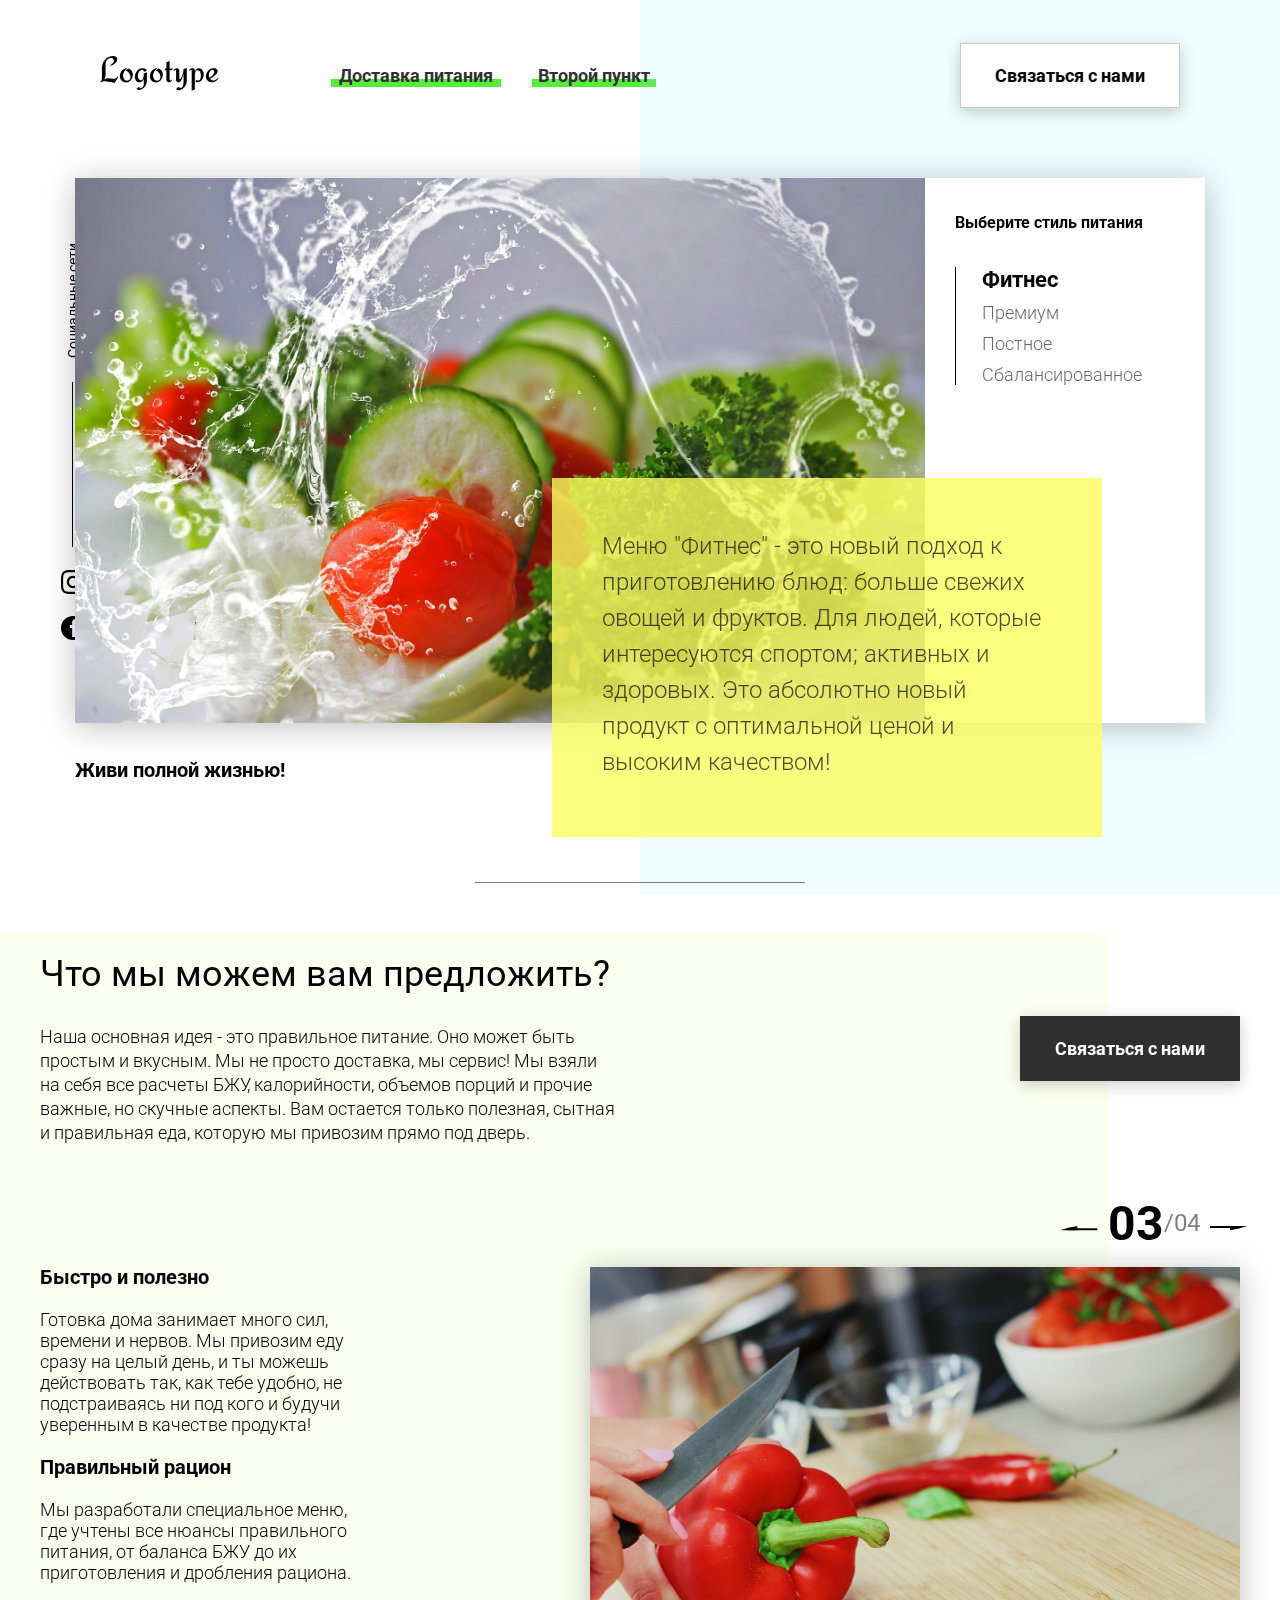
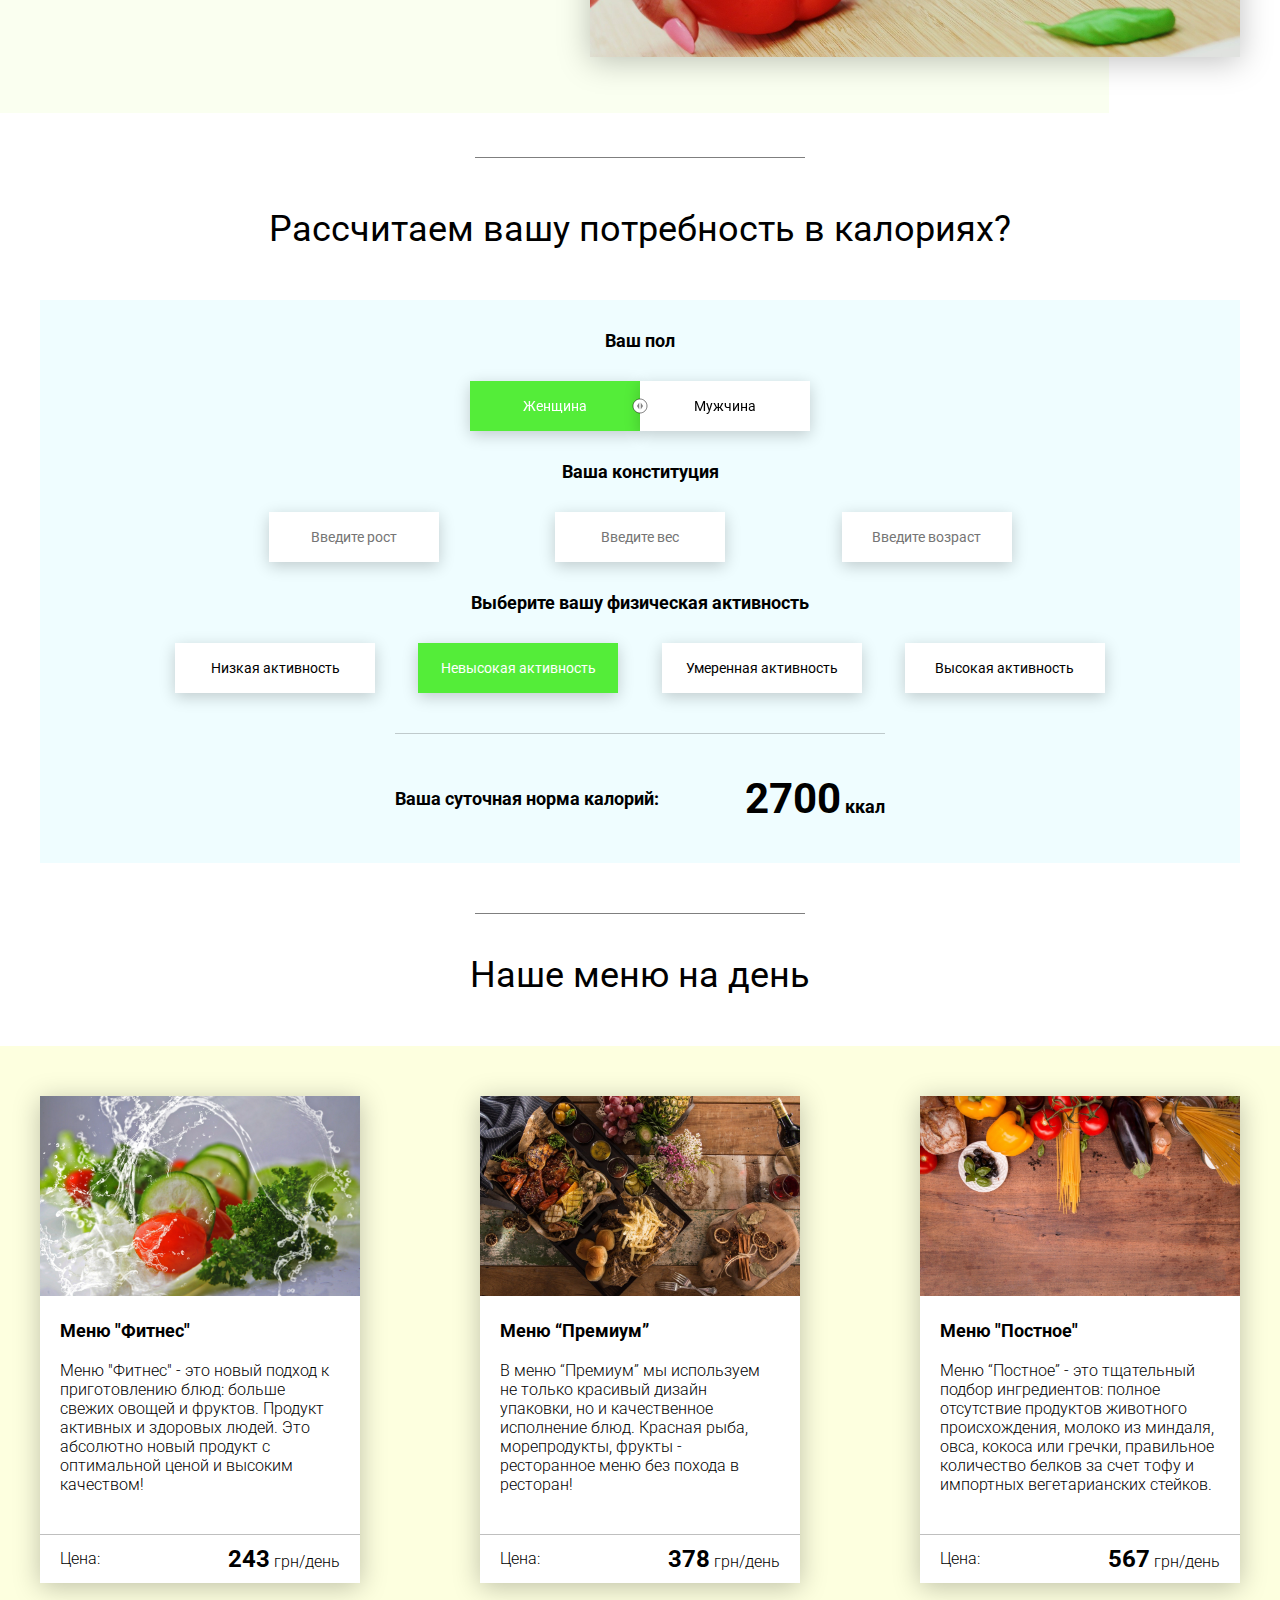
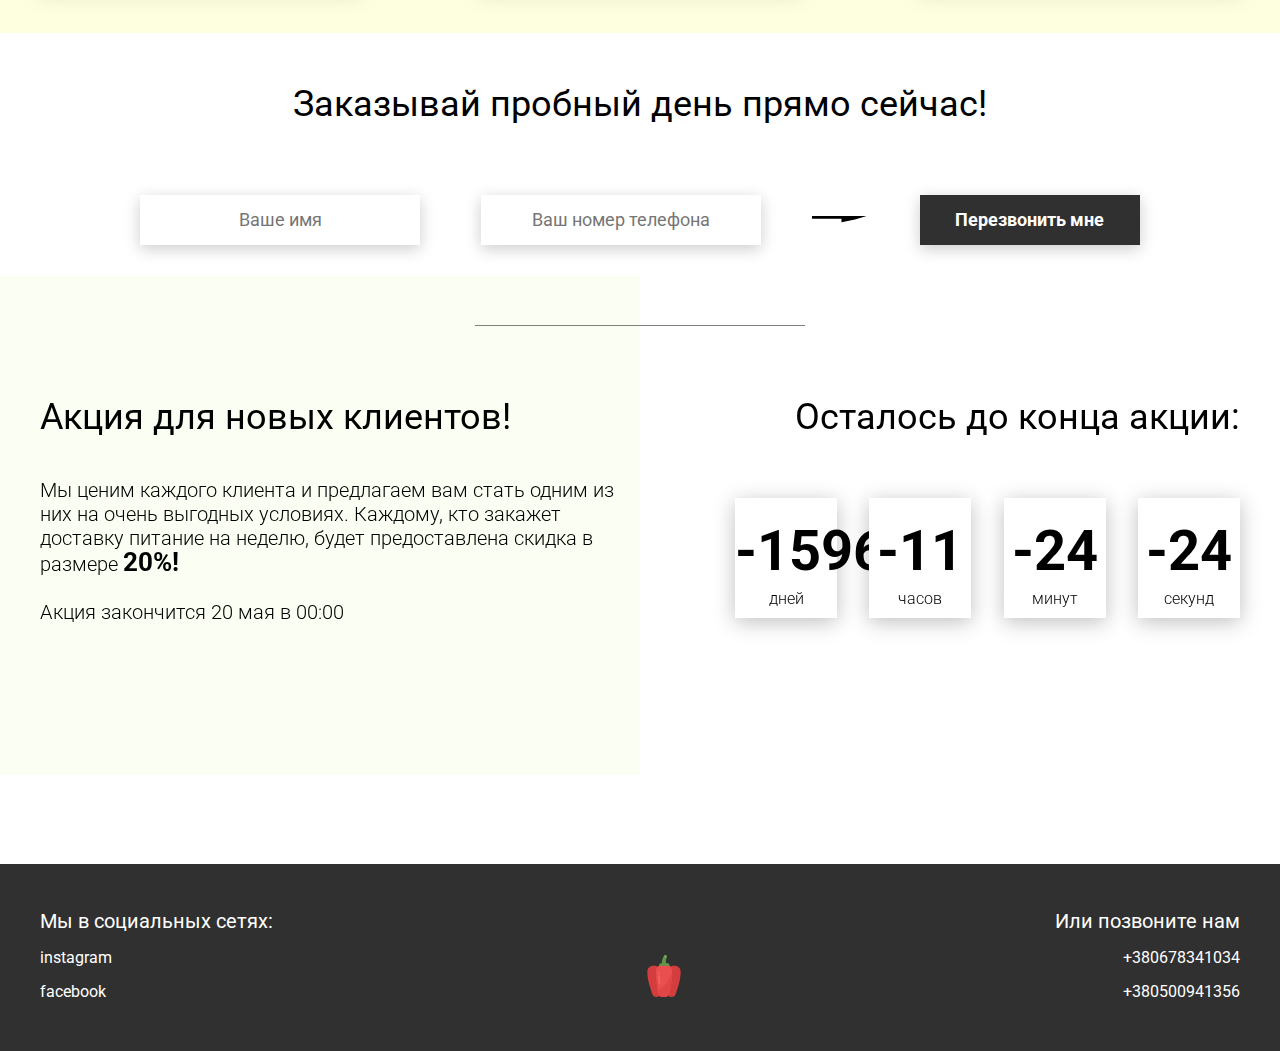
==== commit 59fd6112: "48" ====
--- a/project38-41/index.html
+++ b/project38-41/index.html
@@ -185,36 +185,7 @@
 
         <div class="menu__field">
             <div class="container">
-                <div class="menu__item">
-                    <img src="img/tabs/vegy.jpg" alt="vegy">
-                    <h3 class="menu__item-subtitle">Меню "Фитнес"</h3>
-                    <div class="menu__item-descr">Меню "Фитнес" - это новый подход к приготовлению блюд: больше свежих овощей и фруктов. Продукт активных и здоровых людей. Это абсолютно новый продукт с оптимальной ценой и высоким качеством!</div>
-                    <div class="menu__item-divider"></div>
-                    <div class="menu__item-price">
-                        <div class="menu__item-cost">Цена:</div>
-                        <div class="menu__item-total"><span>229</span> грн/день</div>
-                    </div>
-                </div>
-                <div class="menu__item">
-                    <img src="img/tabs/elite.jpg" alt="elite">
-                    <h3 class="menu__item-subtitle">Меню “Премиум”</h3>
-                    <div class="menu__item-descr">В меню “Премиум” мы используем не только красивый дизайн упаковки, но и качественное исполнение блюд. Красная рыба, морепродукты, фрукты - ресторанное меню без похода в ресторан!</div>
-                    <div class="menu__item-divider"></div>
-                    <div class="menu__item-price">
-                        <div class="menu__item-cost">Цена:</div>
-                        <div class="menu__item-total"><span>550</span> грн/день</div>
-                    </div>
-                </div>
-                <div class="menu__item">
-                    <img src="img/tabs/post.jpg" alt="post">
-                    <h3 class="menu__item-subtitle">Меню "Постное"</h3>
-                    <div class="menu__item-descr">Меню “Постное” - это тщательный подбор ингредиентов: полное отсутствие продуктов животного происхождения, молоко из миндаля, овса, кокоса или гречки, правильное количество белков за счет тофу и импортных вегетарианских стейков. </div>
-                    <div class="menu__item-divider"></div>
-                    <div class="menu__item-price">
-                        <div class="menu__item-cost">Цена:</div>
-                        <div class="menu__item-total"><span>430</span> грн/день</div>
-                    </div>
-                </div>
+
             </div>
         </div>
     </div>
